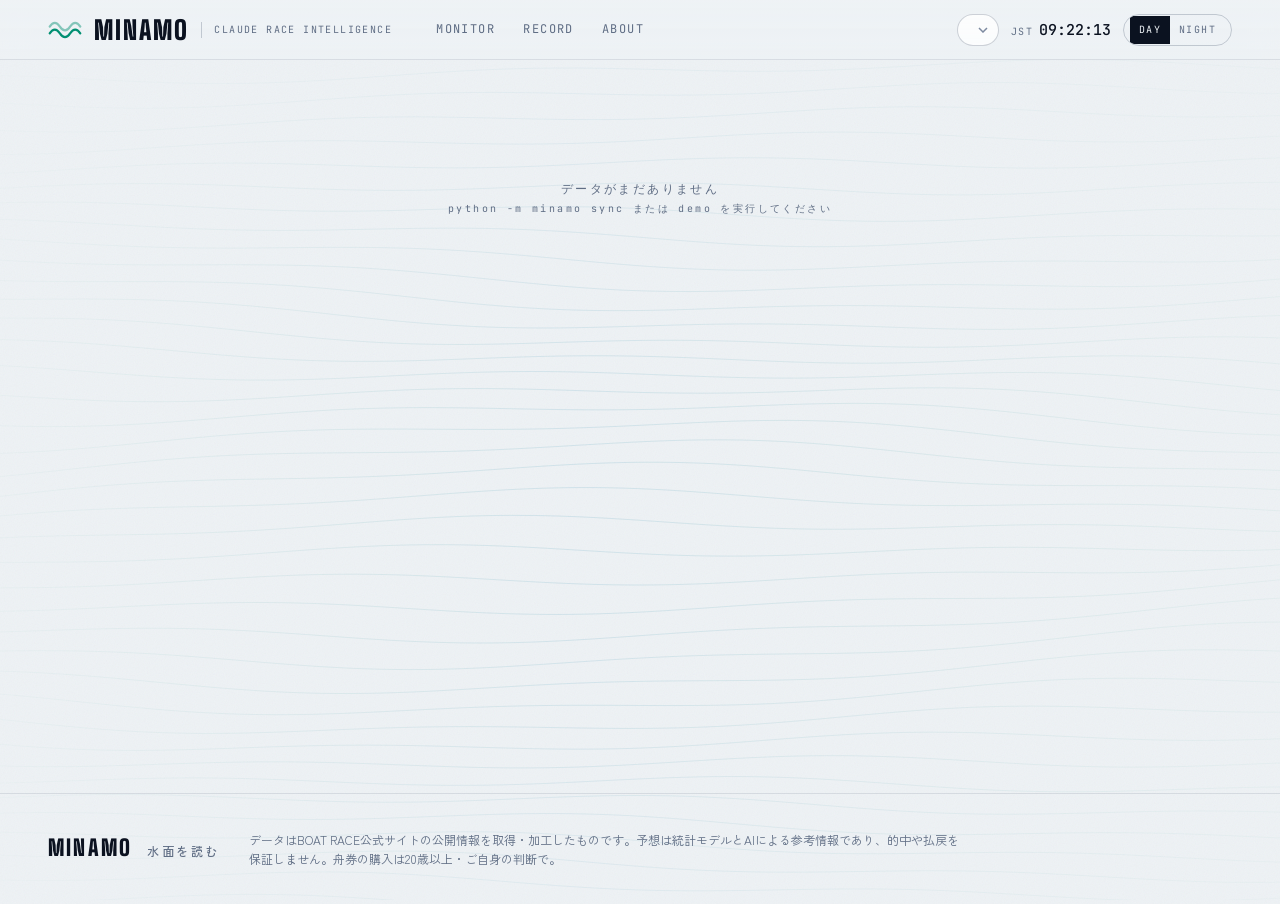
==== web/index.html @ 19134fb9 "MINAMO予想サイトを追加" ====
<!doctype html>
<html lang="ja">
<head>
<meta charset="utf-8">
<meta name="viewport" content="width=device-width, initial-scale=1, viewport-fit=cover">
<title>MINAMO — Claude Race Intelligence</title>
<meta name="description" content="全国24場のボートレースを公式データから取得し、統計モデルとClaudeが1レースずつ予想するリアルタイム予想モニター。">
<meta name="theme-color" content="#06080d">
<meta property="og:title" content="MINAMO — Claude Race Intelligence">
<meta property="og:description" content="水面を読む。全24場・全レースをClaudeが予想するリアルタイムモニター。">
<link rel="icon" href="data:image/svg+xml,%3Csvg xmlns='http://www.w3.org/2000/svg' viewBox='0 0 64 64'%3E%3Crect width='64' height='64' rx='14' fill='%2306080d'/%3E%3Cpath d='M10 38c6-8 12-8 18 0s12 8 18 0 8-6 8-6' fill='none' stroke='%237cf5d0' stroke-width='5' stroke-linecap='round'/%3E%3Cpath d='M10 26c6-8 12-8 18 0s12 8 18 0 8-6 8-6' fill='none' stroke='%237cf5d0' stroke-opacity='.45' stroke-width='5' stroke-linecap='round'/%3E%3C/svg%3E">
<link rel="preconnect" href="https://fonts.googleapis.com">
<link rel="preconnect" href="https://fonts.gstatic.com" crossorigin>
<link href="https://fonts.googleapis.com/css2?family=Big+Shoulders+Display:wght@500;700;800;900&family=JetBrains+Mono:wght@400;500;700&family=Shippori+Mincho:wght@500;700;800&family=Zen+Kaku+Gothic+New:wght@400;500;700;900&display=swap" rel="stylesheet">
<link rel="stylesheet" href="assets/style.css">
</head>
<body>
<a class="skip" href="#main">本文へ移動</a>
<canvas id="water" aria-hidden="true"></canvas>
<div class="grain" aria-hidden="true"></div>

<header class="topbar" id="top">
  <a class="brand" href="#/" aria-label="MINAMO ホーム">
    <svg class="brand-mark" viewBox="0 0 40 24" aria-hidden="true"><path d="M2 16c4-6 8-6 12 0s8 6 12 0 8-6 12 0"/><path d="M2 8c4-6 8-6 12 0s8 6 12 0 8-6 12 0"/></svg>
    <span class="brand-word">MINAMO</span>
    <span class="brand-sub">Claude Race Intelligence</span>
  </a>
  <nav class="nav" aria-label="メイン">
    <a href="#/" data-nav="home">Monitor</a>
    <a href="#/record" data-nav="record">Record</a>
    <a href="#/about" data-nav="about">About</a>
  </nav>
  <div class="topbar-right">
    <span class="demo-badge" id="demoBadge" hidden title="架空データで表示しています">DEMO DATA</span>
    <label class="date-select">
      <span class="sr">開催日</span>
      <select id="dateSelect"></select>
    </label>
    <div class="clock" aria-live="off"><span class="clock-label">JST</span><time id="clock">--:--:--</time></div>
    <button class="theme-toggle" id="themeToggle" type="button" aria-label="表示モード切替"><span class="tt-day">DAY</span><span class="tt-night">NIGHT</span></button>
  </div>
</header>

<main id="main" tabindex="-1"></main>

<footer class="footer">
  <div class="footer-inner">
    <p class="footer-brand">MINAMO <span>水面を読む</span></p>
    <p class="footer-note">データはBOAT RACE公式サイトの公開情報を取得・加工したものです。予想は統計モデルとAIによる参考情報であり、的中や払戻を保証しません。舟券の購入は20歳以上・ご自身の判断で。</p>
    <p class="footer-meta" id="footerMeta"></p>
  </div>
</footer>

<div class="toast" id="toast" role="status" aria-live="polite"></div>
<script type="module" src="assets/app.js"></script>
</body>
</html>
---- web/assets/style.css ----
/* =========================================================
   MINAMO — Claude Race Intelligence
   ========================================================= */

:root {
  --bg: #06080d;
  --bg-2: #0b1019;
  --panel: rgba(14, 20, 31, 0.72);
  --panel-solid: #0e141f;
  --panel-hi: rgba(24, 33, 50, 0.8);
  --line: rgba(190, 215, 255, 0.09);
  --line-2: rgba(190, 215, 255, 0.18);
  --text: #eaf0f7;
  --text-2: #b8c3d3;
  --muted: #7d8aa0;
  --accent: #7cf5d0;
  --accent-2: #3fd6ff;
  --accent-ink: #03211a;
  --hit: #ffc94d;
  --hit-ink: #2a1c00;
  --miss: #ff6b6b;
  --glow: 0 0 0 1px rgba(124, 245, 208, 0.35), 0 0 32px rgba(124, 245, 208, 0.18);
  --water-a: 124, 245, 208;
  --water-b: 63, 214, 255;
  --water-alpha: 0.13;

  --b1: #f4f6f8; --b1-ink: #0b0d10;
  --b2: #20242b; --b2-ink: #ffffff;
  --b3: #e8333a; --b3-ink: #ffffff;
  --b4: #2172e0; --b4-ink: #ffffff;
  --b5: #f6d21c; --b5-ink: #1b1700;
  --b6: #1ba35a; --b6-ink: #ffffff;

  --f-display: "Big Shoulders Display", "Zen Kaku Gothic New", system-ui, sans-serif;
  --f-sans: "Zen Kaku Gothic New", "Hiragino Sans", "Noto Sans JP", system-ui, sans-serif;
  --f-serif: "Shippori Mincho", "Hiragino Mincho ProN", "Yu Mincho", serif;
  --f-mono: "JetBrains Mono", ui-monospace, "SFMono-Regular", Menlo, monospace;

  --r-sm: 6px;
  --r: 12px;
  --r-lg: 20px;
  --gutter: clamp(16px, 4vw, 48px);
  --maxw: 1440px;
  --ease: cubic-bezier(0.2, 0.7, 0.1, 1);
  color-scheme: dark;
}

:root[data-theme="light"] {
  --bg: #eef2f5;
  --bg-2: #e3e9ee;
  --panel: rgba(255, 255, 255, 0.78);
  --panel-solid: #ffffff;
  --panel-hi: rgba(255, 255, 255, 0.95);
  --line: rgba(10, 30, 60, 0.1);
  --line-2: rgba(10, 30, 60, 0.2);
  --text: #0b1220;
  --text-2: #33415a;
  --muted: #5f6d84;
  --accent: #008f72;
  --accent-2: #0077b8;
  --accent-ink: #ffffff;
  --hit: #c98a00;
  --hit-ink: #ffffff;
  --miss: #d63b3b;
  --glow: 0 0 0 1px rgba(0, 143, 114, 0.35), 0 8px 30px rgba(0, 143, 114, 0.14);
  --water-a: 0, 120, 160;
  --water-b: 0, 143, 114;
  --water-alpha: 0.12;
  --b1: #ffffff; --b2: #1b1f26;
  color-scheme: light;
}

@media (prefers-color-scheme: light) {
  :root:not([data-theme="dark"]) {
    --bg: #eef2f5;
    --bg-2: #e3e9ee;
    --panel: rgba(255, 255, 255, 0.78);
    --panel-solid: #ffffff;
    --panel-hi: rgba(255, 255, 255, 0.95);
    --line: rgba(10, 30, 60, 0.1);
    --line-2: rgba(10, 30, 60, 0.2);
    --text: #0b1220;
    --text-2: #33415a;
    --muted: #5f6d84;
    --accent: #008f72;
    --accent-2: #0077b8;
    --accent-ink: #ffffff;
    --hit: #c98a00;
    --hit-ink: #ffffff;
    --miss: #d63b3b;
    --glow: 0 0 0 1px rgba(0, 143, 114, 0.35), 0 8px 30px rgba(0, 143, 114, 0.14);
    --water-a: 0, 120, 160;
    --water-b: 0, 143, 114;
    --water-alpha: 0.12;
    --b1: #ffffff; --b2: #1b1f26;
    color-scheme: light;
  }
}

*, *::before, *::after { box-sizing: border-box; }
html { -webkit-text-size-adjust: 100%; scroll-behavior: smooth; }
body {
  margin: 0;
  word-break: auto-phrase;
  min-height: 100vh;
  background: var(--bg);
  color: var(--text);
  font-family: var(--f-sans);
  font-size: 15px;
  line-height: 1.6;
  font-feature-settings: "palt";
  -webkit-font-smoothing: antialiased;
  overflow-x: hidden;
}
a { color: inherit; text-decoration: none; }
button { font: inherit; color: inherit; background: none; border: 0; cursor: pointer; }
img, svg { display: block; }
.sr { position: absolute; width: 1px; height: 1px; overflow: hidden; clip: rect(0 0 0 0); white-space: nowrap; }
.skip { position: absolute; left: 8px; top: -60px; z-index: 100; background: var(--accent); color: var(--accent-ink); padding: 8px 14px; border-radius: 8px; }
.skip:focus { top: 8px; }
:focus-visible { outline: 2px solid var(--accent); outline-offset: 3px; border-radius: 4px; }
::selection { background: var(--accent); color: var(--accent-ink); }

#water { position: fixed; inset: 0; width: 100%; height: 100%; z-index: 0; pointer-events: none; }
.grain {
  position: fixed; inset: -50%; z-index: 1; pointer-events: none; opacity: 0.05;
  background-image: url("data:image/svg+xml,%3Csvg xmlns='http://www.w3.org/2000/svg' width='160' height='160'%3E%3Cfilter id='n'%3E%3CfeTurbulence type='fractalNoise' baseFrequency='.9' numOctaves='2' stitchTiles='stitch'/%3E%3C/filter%3E%3Crect width='100%25' height='100%25' filter='url(%23n)'/%3E%3C/svg%3E");
}
:root[data-theme="light"] .grain { opacity: 0.035; }

/* ---------------------------------------------------- topbar */
.topbar {
  position: sticky; top: env(safe-area-inset-top, 0px); z-index: 30;
  display: flex; align-items: center; gap: 24px;
  padding: 12px var(--gutter);
  padding-top: max(12px, env(safe-area-inset-top));
  background: linear-gradient(to bottom, color-mix(in srgb, var(--bg) 92%, transparent), color-mix(in srgb, var(--bg) 70%, transparent));
  backdrop-filter: blur(14px) saturate(1.3);
  -webkit-backdrop-filter: blur(14px) saturate(1.3);
  border-bottom: 1px solid var(--line);
}
.brand { display: flex; align-items: center; gap: 12px; }
.brand-mark { width: 34px; height: 22px; fill: none; stroke: var(--accent); stroke-width: 2.6; stroke-linecap: round; }
.brand-mark path:last-child { opacity: 0.45; }
.brand-word { font-family: var(--f-display); font-weight: 900; font-size: 26px; letter-spacing: 0.08em; line-height: 1; }
.brand-sub { font-family: var(--f-mono); font-size: 10px; letter-spacing: 0.14em; text-transform: uppercase; color: var(--muted); border-left: 1px solid var(--line-2); padding-left: 12px; }
.nav { display: flex; gap: 4px; margin-left: 8px; }
.nav a {
  font-family: var(--f-mono); font-size: 12px; letter-spacing: 0.12em; text-transform: uppercase;
  padding: 8px 12px; border-radius: 999px; color: var(--muted); transition: color .2s, background .2s;
}
.nav a:hover { color: var(--text); }
.nav a[aria-current="page"] { color: var(--text); background: var(--panel-hi); box-shadow: inset 0 0 0 1px var(--line-2); }
.topbar-right { margin-left: auto; display: flex; align-items: center; gap: 12px; }
.demo-badge {
  font-family: var(--f-mono); font-size: 10px; letter-spacing: 0.16em; padding: 5px 9px; border-radius: 999px;
  color: var(--hit); border: 1px dashed color-mix(in srgb, var(--hit) 60%, transparent); white-space: nowrap;
}
.date-select select {
  appearance: none; -webkit-appearance: none;
  font-family: var(--f-mono); font-size: 12px; color: var(--text);
  background: var(--panel) url("data:image/svg+xml,%3Csvg xmlns='http://www.w3.org/2000/svg' width='10' height='6'%3E%3Cpath d='M1 1l4 4 4-4' fill='none' stroke='%237d8aa0' stroke-width='1.5'/%3E%3C/svg%3E") no-repeat right 10px center;
  border: 1px solid var(--line-2); border-radius: 999px; padding: 7px 28px 7px 12px; cursor: pointer;
}
.clock { display: flex; align-items: baseline; gap: 6px; font-family: var(--f-mono); }
.clock-label { font-size: 10px; color: var(--muted); letter-spacing: 0.12em; }
.clock time { font-size: 15px; font-weight: 500; font-variant-numeric: tabular-nums; }
.theme-toggle {
  display: flex; font-family: var(--f-mono); font-size: 10px; letter-spacing: 0.14em;
  border: 1px solid var(--line-2); border-radius: 999px; overflow: hidden;
}
.theme-toggle span { padding: 6px 9px; color: var(--muted); transition: background .25s, color .25s; }
:root:not([data-theme="light"]) .tt-night,
:root[data-theme="light"] .tt-day { background: var(--text); color: var(--bg); }
@media (prefers-color-scheme: light) {
  :root:not([data-theme]) .tt-night { background: none; color: var(--muted); }
  :root:not([data-theme]) .tt-day { background: var(--text); color: var(--bg); }
}

main { position: relative; z-index: 2; min-height: 70vh; outline: none; }
#main:focus, #main:focus-visible { outline: none; }
.wrap { max-width: var(--maxw); margin: 0 auto; padding: 0 var(--gutter); }

/* ---------------------------------------------------- shared atoms */
.eyebrow {
  display: inline-flex; align-items: center; gap: 10px;
  font-family: var(--f-mono); font-size: 11px; letter-spacing: 0.18em; text-transform: uppercase; color: var(--muted);
}
.eyebrow::before { content: ""; width: 18px; height: 1px; background: currentColor; }
.live-dot { width: 7px; height: 7px; border-radius: 50%; background: var(--accent); box-shadow: 0 0 0 0 rgba(var(--water-a), .6); animation: pulse 1.8s infinite; }
@keyframes pulse { 0% { box-shadow: 0 0 0 0 rgba(var(--water-a), .55); } 70% { box-shadow: 0 0 0 10px rgba(var(--water-a), 0); } 100% { box-shadow: 0 0 0 0 rgba(var(--water-a), 0); } }

.boat {
  --c: var(--b1); --ink: var(--b1-ink);
  display: inline-grid; place-items: center; flex: none;
  width: 26px; height: 26px; border-radius: 6px;
  background: var(--c); color: var(--ink);
  font-family: var(--f-display); font-weight: 900; font-size: 17px; line-height: 1;
  box-shadow: inset 0 0 0 1px rgba(255,255,255,.12);
}
.boat.sm { width: 20px; height: 20px; font-size: 13px; border-radius: 5px; }
.boat.lg { width: 44px; height: 44px; font-size: 28px; border-radius: 10px; }
.boat[data-b="1"] { --c: var(--b1); --ink: var(--b1-ink); box-shadow: inset 0 0 0 1px rgba(0,0,0,.18); }
:root[data-theme="light"] .boat[data-b="1"], :root[data-theme="light"] .ribbon-seg[data-b="1"], :root[data-theme="light"] .winbar[data-b="1"] .fill { box-shadow: inset 0 0 0 1.5px rgba(10,30,60,.35); }
@media (prefers-color-scheme: light) { :root:not([data-theme="dark"]) .boat[data-b="1"], :root:not([data-theme="dark"]) .ribbon-seg[data-b="1"], :root:not([data-theme="dark"]) .winbar[data-b="1"] .fill { box-shadow: inset 0 0 0 1.5px rgba(10,30,60,.35); } }
.boat[data-b="2"] { --c: var(--b2); --ink: var(--b2-ink); box-shadow: inset 0 0 0 1px rgba(255,255,255,.28); }
.boat[data-b="3"] { --c: var(--b3); --ink: var(--b3-ink); }
.boat[data-b="4"] { --c: var(--b4); --ink: var(--b4-ink); }
.boat[data-b="5"] { --c: var(--b5); --ink: var(--b5-ink); }
.boat[data-b="6"] { --c: var(--b6); --ink: var(--b6-ink); }

.combo { display: inline-flex; align-items: center; gap: 3px; }
.combo i { width: 7px; height: 1px; background: var(--muted); display: inline-block; }

.chip {
  display: inline-flex; align-items: center; gap: 6px;
  font-family: var(--f-mono); font-size: 11px; letter-spacing: 0.06em;
  padding: 4px 9px; border-radius: 999px; border: 1px solid var(--line-2); color: var(--text-2);
  white-space: nowrap;
}
.chip.grade-SG { color: #ffd76a; border-color: rgba(255, 215, 106, .55); }
.chip.grade-G1 { color: #ff9f7a; border-color: rgba(255, 159, 122, .5); }
.chip.grade-G2 { color: #b9a6ff; border-color: rgba(185, 166, 255, .5); }
.chip.grade-G3 { color: #7fd0ff; border-color: rgba(127, 208, 255, .5); }
:root[data-theme="light"] .chip.grade-SG { color: #9a6a00; }
:root[data-theme="light"] .chip.grade-G1 { color: #b8431a; }
:root[data-theme="light"] .chip.grade-G2 { color: #5a3fc0; }
:root[data-theme="light"] .chip.grade-G3 { color: #0a6ea8; }
@media (prefers-color-scheme: light) {
  :root:not([data-theme="dark"]) .chip.grade-SG { color: #9a6a00; }
  :root:not([data-theme="dark"]) .chip.grade-G1 { color: #b8431a; }
  :root:not([data-theme="dark"]) .chip.grade-G2 { color: #5a3fc0; }
  :root:not([data-theme="dark"]) .chip.grade-G3 { color: #0a6ea8; }
}
.chip.src-claude { color: var(--accent); border-color: color-mix(in srgb, var(--accent) 50%, transparent); }
.chip.nighter { color: #c8b4ff; border-color: rgba(200,180,255,.4); }

.btn {
  display: inline-flex; align-items: center; gap: 10px;
  font-family: var(--f-mono); font-size: 12px; letter-spacing: 0.14em; text-transform: uppercase;
  padding: 13px 20px; border-radius: 999px; background: var(--accent); color: var(--accent-ink); font-weight: 700;
  transition: transform .25s var(--ease), box-shadow .25s;
}
.btn:hover { transform: translateY(-2px); box-shadow: 0 10px 30px rgba(var(--water-a), .28); }
.btn svg { width: 16px; height: 16px; transition: transform .25s var(--ease); }
.btn:hover svg { transform: translateX(3px); }
.btn.ghost { background: transparent; color: var(--text); box-shadow: inset 0 0 0 1px var(--line-2); }

.panel {
  background: var(--panel); border: 1px solid var(--line); border-radius: var(--r-lg);
  backdrop-filter: blur(10px); -webkit-backdrop-filter: blur(10px);
}
.section { padding-top: clamp(40px, 6vw, 80px); }
.section-head { display: flex; align-items: end; justify-content: space-between; gap: 24px; margin-bottom: 22px; flex-wrap: wrap; }
.section-title { font-family: var(--f-display); font-weight: 800; font-size: clamp(34px, 4.4vw, 60px); line-height: .9; letter-spacing: 0.01em; margin: 10px 0 0; text-transform: uppercase; }
.section-title small { display: block; font-family: var(--f-sans); font-size: 13px; font-weight: 500; letter-spacing: .1em; color: var(--muted); margin-top: 10px; text-transform: none; }

.num { font-family: var(--f-mono); font-variant-numeric: tabular-nums; }
.muted { color: var(--muted); }

/* reveal on load */
.rv { opacity: 0; transform: translateY(18px); animation: rv .9s var(--ease) forwards; animation-delay: calc(var(--i, 0) * 70ms); }
@keyframes rv { to { opacity: 1; transform: none; } }

/* ---------------------------------------------------- hero */
.hero { padding-top: clamp(28px, 5vw, 64px); }
.hero-grid { display: grid; grid-template-columns: minmax(0, 1.45fr) minmax(0, 1fr); gap: clamp(20px, 3vw, 40px); align-items: stretch; }
.hero-main { position: relative; padding: clamp(22px, 3vw, 40px); overflow: hidden; }
.hero-main::after {
  content: ""; position: absolute; inset: auto -20% -60% 30%; height: 120%;
  background: radial-gradient(closest-side, rgba(var(--water-a), .14), transparent 70%); pointer-events: none;
}
.hero-top { display: flex; align-items: center; gap: 10px; flex-wrap: wrap; }
.hero-venue { display: flex; align-items: baseline; gap: clamp(12px, 2vw, 24px); margin: clamp(14px, 2vw, 22px) 0 6px; flex-wrap: wrap; }
.hero-venue .jp { font-family: var(--f-sans); font-weight: 900; font-size: clamp(64px, 9.5vw, 148px); line-height: .9; letter-spacing: -0.02em; }
.hero-venue .rno { font-family: var(--f-display); font-weight: 900; font-size: clamp(64px, 9.5vw, 148px); line-height: .8; color: var(--accent); }
.hero-venue .rno small { font-size: .42em; margin-left: 2px; }
.hero-roman {
  font-family: var(--f-display); font-weight: 800; font-size: clamp(18px, 2vw, 26px); letter-spacing: .32em; color: transparent;
  -webkit-text-stroke: 1px var(--text-2);
}
.hero-headline { font-family: var(--f-serif); font-weight: 700; font-size: clamp(22px, 2.6vw, 36px); line-height: 1.35; margin: clamp(18px, 2.4vw, 28px) 0 0; max-width: 22em; text-wrap: balance; }
.hero-headline::before { content: "“"; color: var(--accent); margin-right: .1em; }
.hero-headline::after { content: "”"; color: var(--accent); margin-left: .05em; }
.hero-meta { display: flex; gap: 18px; flex-wrap: wrap; margin-top: 16px; color: var(--muted); font-size: 13px; }

.ribbon { margin-top: clamp(22px, 3vw, 34px); }
.ribbon-bar { display: flex; height: 54px; border-radius: 12px; overflow: hidden; gap: 2px; }
.ribbon-seg {
  position: relative; min-width: 30px; display: flex; align-items: center; justify-content: space-between; padding: 0 10px;
  background: var(--c); color: var(--ink); flex-basis: 0;
  transition: flex-grow 1.2s var(--ease);
}
.ribbon-seg .boatno { font-family: var(--f-display); font-weight: 900; font-size: 26px; }
.ribbon-seg .pct { font-family: var(--f-mono); font-size: 12px; font-weight: 700; }
.ribbon-seg[data-b="2"] { box-shadow: inset 0 0 0 1px rgba(255,255,255,.25); }
.ribbon-legend { display: flex; justify-content: space-between; margin-top: 8px; font-family: var(--f-mono); font-size: 10px; letter-spacing: .14em; color: var(--muted); text-transform: uppercase; }

.hero-side { display: grid; grid-template-rows: auto 1fr; gap: clamp(20px, 3vw, 40px); }
.countdown-card { padding: clamp(22px, 3vw, 34px); position: relative; overflow: hidden; }
.countdown-label { display: flex; justify-content: space-between; align-items: center; }
.countdown {
  font-family: var(--f-display); font-weight: 800; font-size: clamp(76px, 10vw, 150px); line-height: .85; letter-spacing: 0.01em;
  font-variant-numeric: tabular-nums; margin: 18px 0 10px;
}
.countdown.imminent { color: var(--miss); }
.countdown .sep { opacity: .5; animation: blink 1s steps(1) infinite; }
@keyframes blink { 50% { opacity: .1; } }
.countdown-sub { display: flex; gap: 16px; font-family: var(--f-mono); font-size: 12px; color: var(--muted); }
.countdown-sub b { color: var(--text); font-weight: 500; }
.progress { height: 3px; background: var(--line); border-radius: 3px; margin-top: 18px; overflow: hidden; }
.progress > i { display: block; height: 100%; background: linear-gradient(90deg, var(--accent-2), var(--accent)); transform-origin: left; }

.confidence-card { padding: clamp(22px, 3vw, 34px); display: flex; gap: 22px; align-items: center; }
.ring { position: relative; width: 132px; height: 132px; flex: none; }
.ring svg { width: 100%; height: 100%; transform: rotate(-90deg); }
.ring .track { stroke: var(--line-2); }
.ring .val { stroke: url(#ringGrad); stroke-linecap: round; transition: stroke-dashoffset 1.4s var(--ease); }
.ring-center { position: absolute; inset: 0; display: grid; place-items: center; text-align: center; }
.ring-center b { font-family: var(--f-display); font-weight: 800; font-size: 46px; line-height: .9; display: block; }
.ring-center span { font-family: var(--f-mono); font-size: 9px; letter-spacing: .18em; color: var(--muted); }
.tier { font-family: var(--f-sans); font-weight: 900; font-size: 30px; line-height: 1.1; }
.tier-note { color: var(--muted); font-size: 13px; margin-top: 6px; }
.picks-inline { display: flex; flex-wrap: wrap; gap: 6px; margin-top: 14px; }

/* ---------------------------------------------------- upcoming strip */
.strip { display: grid; grid-auto-flow: column; grid-auto-columns: minmax(230px, 1fr); gap: 14px; overflow-x: auto; scroll-snap-type: x mandatory; padding-bottom: 8px; scrollbar-width: thin; }
.strip::-webkit-scrollbar { height: 6px; }
.strip::-webkit-scrollbar-thumb { background: var(--line-2); border-radius: 6px; }
.up-card {
  scroll-snap-align: start; padding: 18px; border-radius: var(--r); position: relative; overflow: hidden;
  background: var(--panel); border: 1px solid var(--line); transition: transform .3s var(--ease), border-color .3s, background .3s;
}
.up-card:hover { transform: translateY(-3px); border-color: var(--line-2); background: var(--panel-hi); }
.up-card .top { display: flex; justify-content: space-between; align-items: baseline; }
.up-card .v { font-weight: 900; font-size: 22px; letter-spacing: -.01em; }
.up-card .v small { font-family: var(--f-display); font-size: 22px; color: var(--accent); margin-left: 6px; }
.up-card .cd { font-family: var(--f-mono); font-size: 18px; font-variant-numeric: tabular-nums; }
.up-card .cd.imminent { color: var(--miss); }
.up-card .hl { font-family: var(--f-serif); font-size: 14.5px; font-weight: 700; line-height: 1.45; margin: 10px 0 14px; min-height: 2.9em; display: -webkit-box; -webkit-line-clamp: 2; -webkit-box-orient: vertical; overflow: hidden; }
.up-card .bars { display: flex; height: 6px; gap: 2px; border-radius: 3px; overflow: hidden; }
.up-card .bars i { background: var(--c); display: block; }
.up-card .foot { display: flex; justify-content: space-between; align-items: center; margin-top: 12px; }

/* ---------------------------------------------------- monitor */
.kpis { display: flex; gap: 10px; flex-wrap: wrap; }
.kpi { padding: 10px 16px; border-radius: 12px; background: var(--panel); border: 1px solid var(--line); min-width: 110px; }
.kpi b { display: block; font-family: var(--f-display); font-size: 30px; font-weight: 800; line-height: 1; }
.kpi span { font-family: var(--f-mono); font-size: 10px; letter-spacing: .14em; color: var(--muted); text-transform: uppercase; }
.kpi.hit b { color: var(--hit); }

.filters { display: flex; gap: 6px; flex-wrap: wrap; margin-bottom: 14px; }
.filter { font-family: var(--f-mono); font-size: 11px; letter-spacing: .1em; padding: 7px 12px; border-radius: 999px; border: 1px solid var(--line-2); color: var(--muted); transition: all .2s; }
.filter:hover { color: var(--text); }
.filter[aria-pressed="true"] { background: var(--text); color: var(--bg); border-color: var(--text); }

.monitor { border-radius: var(--r-lg); border: 1px solid var(--line); background: var(--panel); overflow: hidden; backdrop-filter: blur(10px); -webkit-backdrop-filter: blur(10px); }
.mon-head, .mon-row { display: grid; grid-template-columns: 196px repeat(12, minmax(0, 1fr)); }
.mon-head { font-family: var(--f-mono); font-size: 10px; letter-spacing: .14em; color: var(--muted); border-bottom: 1px solid var(--line); position: sticky; top: 0; }
.mon-head > div { padding: 10px 8px; text-align: center; }
.mon-head > div:first-child { text-align: left; padding-left: 18px; }
.mon-row { border-bottom: 1px solid var(--line); transition: background .25s; }
.mon-row:last-child { border-bottom: 0; }
.mon-row:hover { background: rgba(var(--water-a), .025); }
.mon-venue { padding: 12px 12px 12px 18px; display: flex; flex-direction: column; justify-content: center; gap: 4px; border-right: 1px solid var(--line); min-width: 0; }
.mon-venue .name { display: flex; align-items: baseline; gap: 8px; }
.mon-venue .name b { font-size: 19px; font-weight: 900; letter-spacing: -.01em; white-space: nowrap; }
.mon-venue .name span { font-family: var(--f-display); font-size: 12px; letter-spacing: .18em; color: var(--muted); }
.mon-venue .title { font-size: 11px; color: var(--muted); white-space: nowrap; overflow: hidden; text-overflow: ellipsis; }
.mon-venue .tags { display: flex; gap: 4px; }
.mon-venue .tags .chip { padding: 1px 6px; font-size: 9.5px; }

.cell {
  position: relative; display: flex; flex-direction: column; justify-content: space-between; gap: 6px;
  padding: 9px 7px 8px; min-height: 84px; border-left: 1px solid var(--line); transition: background .2s, box-shadow .2s;
  font-family: var(--f-mono); font-size: 11px; overflow: hidden;
}
.cell:first-of-type { border-left: 0; }
.cell:hover { background: var(--panel-hi); }
.cell .t { display: flex; justify-content: space-between; color: var(--muted); font-size: 10.5px; }
.cell .t b { color: var(--text-2); font-weight: 500; }
.cell .mid { display: flex; align-items: center; gap: 6px; }
.cell .pick { font-size: 11.5px; color: var(--text); letter-spacing: .02em; }
.cell .cbar { height: 3px; background: var(--line); border-radius: 2px; overflow: hidden; }
.cell .cbar i { display: block; height: 100%; background: var(--accent); opacity: .8; }
.cell.upcoming { opacity: .78; }
.cell.soon { background: rgba(var(--water-a), .05); }
.cell.soon .t b { color: var(--accent); }
.cell.imminent { background: rgba(255, 107, 107, .08); }
.cell.imminent .t b { color: var(--miss); }
.cell.next { box-shadow: inset 0 0 0 1px rgba(var(--water-a), .55); }
.cell.next::before { content: ""; position: absolute; top: 0; left: 0; right: 0; height: 2px; background: var(--accent); }
.cell.closed .t b { color: var(--muted); }
.cell.closed .mid { opacity: .6; }
.cell.finished .res { font-size: 12px; color: var(--text); letter-spacing: .02em; }
.cell.finished .pay { font-size: 10.5px; color: var(--muted); }
.cell.finished.miss { opacity: .62; }
.cell.hit { background: linear-gradient(160deg, rgba(255, 201, 77, .16), rgba(255, 201, 77, .03)); box-shadow: inset 0 0 0 1px rgba(255, 201, 77, .5); }
.cell.hit .pay { color: var(--hit); font-weight: 700; }
.cell .stamp { position: absolute; right: 5px; bottom: 6px; font-size: 9px; letter-spacing: .12em; font-weight: 700; color: var(--hit-ink); background: var(--hit); padding: 1px 5px; border-radius: 3px; }
.cell.empty { opacity: .25; }
.mon-empty { padding: 60px 20px; text-align: center; color: var(--muted); }

/* ---------------------------------------------------- race detail */
.back { display: inline-flex; align-items: center; gap: 8px; font-family: var(--f-mono); font-size: 11px; letter-spacing: .14em; color: var(--muted); text-transform: uppercase; margin-top: 26px; }
.back:hover { color: var(--text); }
.back svg { width: 14px; height: 14px; }

.race-hero { display: grid; grid-template-columns: minmax(0, 1fr) auto; gap: 24px; align-items: end; padding: 18px 0 26px; border-bottom: 1px solid var(--line); }
.race-title { display: flex; align-items: baseline; gap: clamp(10px, 2vw, 22px); flex-wrap: wrap; }
.race-title .jp { font-weight: 900; font-size: clamp(54px, 8vw, 120px); line-height: .9; letter-spacing: -.02em; }
.race-title .rno { font-family: var(--f-display); font-weight: 900; font-size: clamp(54px, 8vw, 120px); line-height: .85; color: var(--accent); }
.race-title .rno small { font-size: .42em; }
.race-title .roman { font-family: var(--f-display); font-weight: 800; letter-spacing: .3em; font-size: clamp(14px, 1.6vw, 20px); color: transparent; -webkit-text-stroke: 1px var(--text-2); }
.race-sub { display: flex; gap: 8px; flex-wrap: wrap; margin-top: 16px; align-items: center; }
.race-sub .t { color: var(--text-2); font-size: 14px; margin-right: 8px; }
.race-clock { text-align: right; }
.race-clock .cd { font-family: var(--f-display); font-weight: 800; font-size: clamp(56px, 7vw, 96px); line-height: .85; font-variant-numeric: tabular-nums; }
.race-clock .cd.imminent { color: var(--miss); }
.race-clock .cd.done { color: var(--muted); font-size: clamp(36px, 4vw, 56px); }
.race-clock .lbl { font-family: var(--f-mono); font-size: 11px; letter-spacing: .14em; color: var(--muted); text-transform: uppercase; margin-top: 8px; }

.weather { display: flex; gap: 8px; flex-wrap: wrap; margin-top: 18px; }
.wx { display: flex; align-items: center; gap: 8px; padding: 7px 12px; border-radius: 10px; background: var(--panel); border: 1px solid var(--line); font-family: var(--f-mono); font-size: 12px; }
.wx span { color: var(--muted); font-size: 10px; letter-spacing: .1em; }
.wx svg { width: 16px; height: 16px; stroke: var(--accent); fill: none; stroke-width: 2; }

.result-band {
  margin-top: 26px; padding: 22px clamp(18px, 3vw, 30px); display: grid; grid-template-columns: auto 1fr auto; gap: 28px; align-items: center;
  border-radius: var(--r-lg); border: 1px solid var(--line-2); background: var(--panel); position: relative; overflow: hidden;
}
.result-band.hit { border-color: rgba(255, 201, 77, .6); background: linear-gradient(120deg, rgba(255, 201, 77, .16), var(--panel) 60%); }
.result-band .lbl { font-family: var(--f-mono); font-size: 10px; letter-spacing: .18em; color: var(--muted); text-transform: uppercase; }
.result-order { display: flex; gap: 6px; align-items: center; margin-top: 6px; }
.result-pay { font-family: var(--f-display); font-weight: 800; font-size: 44px; line-height: 1; }
.hit-stamp {
  font-family: var(--f-display); font-weight: 900; font-size: 44px; letter-spacing: .06em; color: var(--hit);
  border: 3px solid var(--hit); padding: 4px 16px 2px; border-radius: 10px; transform: rotate(-6deg);
  animation: stamp .7s cubic-bezier(.2, 1.6, .4, 1) both .3s;
}
.miss-stamp { font-family: var(--f-display); font-weight: 800; font-size: 26px; letter-spacing: .1em; color: var(--muted); border: 2px solid var(--line-2); padding: 4px 14px; border-radius: 10px; }
@keyframes stamp { from { transform: rotate(-6deg) scale(2.2); opacity: 0; } to { transform: rotate(-6deg) scale(1); opacity: 1; } }

.verdict-grid { display: grid; grid-template-columns: minmax(0, 1.6fr) minmax(0, 1fr); gap: clamp(18px, 2.4vw, 30px); margin-top: 30px; }
.verdict { padding: clamp(24px, 3.4vw, 44px); position: relative; overflow: hidden; }
.verdict .who { display: flex; align-items: center; justify-content: space-between; gap: 10px; flex-wrap: wrap; }
.verdict h2 { font-family: var(--f-serif); font-weight: 800; font-size: clamp(26px, 3.2vw, 44px); line-height: 1.3; margin: 22px 0 18px; text-wrap: balance; letter-spacing: .01em; }
.verdict p.body { font-size: clamp(15px, 1.15vw, 17px); line-height: 2; color: var(--text-2); margin: 0; max-width: 40em; }
.marks { display: flex; gap: 18px; margin-top: 26px; flex-wrap: wrap; }
.mark { display: flex; align-items: center; gap: 10px; }
.mark .sym { font-family: var(--f-serif); font-weight: 800; font-size: 26px; width: 34px; height: 34px; display: grid; place-items: center; border-radius: 50%; border: 1px solid var(--line-2); }
.mark .nm { font-weight: 700; font-size: 14px; }
.mark .nm small { display: block; font-family: var(--f-mono); font-size: 10px; color: var(--muted); letter-spacing: .1em; font-weight: 400; }
.points { list-style: none; margin: 26px 0 0; padding: 0; display: grid; gap: 10px; }
.points li { display: grid; grid-template-columns: 28px 1fr; gap: 8px; font-size: 14px; color: var(--text-2); }
.points li::before { content: counter(p, decimal-leading-zero); counter-increment: p; font-family: var(--f-mono); font-size: 11px; color: var(--accent); padding-top: 3px; }
.points { counter-reset: p; }
.risk { margin-top: 20px; font-size: 12.5px; color: var(--muted); border-top: 1px dashed var(--line-2); padding-top: 14px; }

.side-stack { display: grid; gap: clamp(18px, 2.4vw, 30px); align-content: start; }
.scenario { padding: 24px; }
.scen-row { display: grid; grid-template-columns: 76px 1fr 44px; gap: 10px; align-items: center; margin-top: 10px; font-size: 13px; }
.scen-row .bar { height: 8px; border-radius: 4px; background: var(--line); overflow: hidden; }
.scen-row .bar i { display: block; height: 100%; background: linear-gradient(90deg, var(--accent-2), var(--accent)); transform-origin: left; animation: grow 1.2s var(--ease) both; }
.scen-row .num { text-align: right; font-size: 12px; }
@keyframes grow { from { transform: scaleX(0); } }

/* first-turn simulation */
.sim { margin-top: clamp(18px, 2.4vw, 30px); padding: 0; overflow: hidden; }
.sim-head { display: flex; justify-content: space-between; align-items: center; padding: 18px 22px 0; gap: 12px; flex-wrap: wrap; }
.sim-canvas { width: 100%; aspect-ratio: 16 / 6.2; display: block; }
.sim-foot { display: flex; justify-content: space-between; padding: 0 22px 18px; font-family: var(--f-mono); font-size: 11px; color: var(--muted); gap: 12px; flex-wrap: wrap; }
.sim-legend { display: flex; gap: 12px; flex-wrap: wrap; }
.replay { font-family: var(--f-mono); font-size: 11px; letter-spacing: .14em; text-transform: uppercase; padding: 8px 14px; border-radius: 999px; border: 1px solid var(--line-2); display: inline-flex; gap: 8px; align-items: center; }
.replay:hover { background: var(--panel-hi); }
.replay svg { width: 12px; height: 12px; }

/* probability board */
.board { margin-top: clamp(18px, 2.4vw, 30px); padding: 8px 0; }
.board-head, .board-row { display: grid; grid-template-columns: 64px minmax(160px, 1.3fr) minmax(200px, 2fr) 70px 70px minmax(150px, 1.2fr); gap: 16px; align-items: center; padding: 0 22px; }
.board-head { font-family: var(--f-mono); font-size: 10px; letter-spacing: .14em; color: var(--muted); text-transform: uppercase; padding-top: 12px; padding-bottom: 12px; border-bottom: 1px solid var(--line); }
.board-row { padding-top: 14px; padding-bottom: 14px; border-bottom: 1px solid var(--line); }
.board-row:last-child { border-bottom: 0; }
.board-row.top { background: linear-gradient(90deg, rgba(var(--water-a), .08), transparent 60%); }
.racer b { font-size: 16px; font-weight: 700; display: block; line-height: 1.3; }
.racer small { font-family: var(--f-mono); font-size: 11px; color: var(--muted); }
.racer .g { font-family: var(--f-mono); font-size: 10px; padding: 1px 5px; border-radius: 4px; margin-left: 6px; border: 1px solid var(--line-2); color: var(--text-2); vertical-align: 2px; }
.racer .g.A1 { color: var(--hit); border-color: color-mix(in srgb, var(--hit) 55%, transparent); }
.winbar { display: flex; align-items: center; gap: 12px; }
.winbar .track { flex: 1; height: 26px; border-radius: 6px; background: var(--line); overflow: hidden; position: relative; }
.winbar .fill { position: absolute; inset: 0 auto 0 0; background: var(--c); border-radius: 6px; transform-origin: left; animation: grow 1.3s var(--ease) both; }
.winbar[data-b="2"] .fill { box-shadow: inset 0 0 0 1px rgba(255,255,255,.3); }
.winbar .v { font-family: var(--f-display); font-weight: 800; font-size: 28px; min-width: 64px; text-align: right; line-height: 1; }
.winbar .v small { font-size: 14px; margin-left: 1px; color: var(--muted); }
.board .num { font-size: 13px; text-align: right; }
.factors { display: flex; align-items: center; gap: 3px; height: 26px; }
.factor { width: 10px; position: relative; height: 26px; }
.factor::before { content: ""; position: absolute; left: 0; right: 0; top: 50%; height: 1px; background: var(--line-2); }
.factor i { position: absolute; left: 1px; right: 1px; border-radius: 2px; }
.factor i.pos { bottom: 50%; background: var(--accent); }
.factor i.neg { top: 50%; background: var(--miss); opacity: .8; }
.factor-legend { display: flex; flex-wrap: wrap; gap: 4px 12px; padding: 12px 22px 6px; font-family: var(--f-mono); font-size: 10px; color: var(--muted); }

/* tickets */
.tickets { display: grid; grid-template-columns: repeat(auto-fill, minmax(210px, 1fr)); gap: 14px; }
.ticket {
  position: relative; padding: 18px 18px 16px; border-radius: 14px; background: var(--panel); border: 1px solid var(--line);
  overflow: hidden; transition: transform .3s var(--ease), border-color .3s;
}
.ticket:hover { transform: translateY(-3px); border-color: var(--line-2); }
.ticket::before, .ticket::after { content: ""; position: absolute; top: 58%; width: 16px; height: 16px; border-radius: 50%; background: var(--bg); border: 1px solid var(--line); }
.ticket::before { left: -9px; }
.ticket::after { right: -9px; }
.ticket .kind { display: flex; justify-content: space-between; align-items: center; font-family: var(--f-mono); font-size: 10px; letter-spacing: .16em; color: var(--muted); text-transform: uppercase; }
.ticket .kind b { color: var(--accent); font-weight: 700; }
.ticket.value .kind b { color: var(--accent-2); }
.ticket .cmb { display: flex; align-items: center; gap: 6px; margin: 14px 0 16px; }
.ticket .cmb .boat { width: 38px; height: 38px; font-size: 24px; border-radius: 8px; }
.ticket .cmb .arrow { width: 12px; height: 1px; background: var(--muted); }
.ticket .stats { display: grid; grid-template-columns: repeat(3, 1fr); gap: 8px; border-top: 1px dashed var(--line-2); padding-top: 12px; }
.ticket .stats div { font-family: var(--f-mono); font-size: 14px; }
.ticket .stats span { display: block; font-size: 9.5px; letter-spacing: .14em; color: var(--muted); }
.ticket.won { border-color: rgba(255, 201, 77, .7); background: linear-gradient(160deg, rgba(255, 201, 77, .16), var(--panel) 60%); }
.ticket.won .kind b { color: var(--hit); }
.weight { font-family: var(--f-display); font-weight: 800; font-size: 18px; color: var(--text-2); letter-spacing: 0; }
.weight small { font-size: 11px; }

/* data sheet */
.sheet { overflow-x: auto; }
.sheet table { width: 100%; border-collapse: collapse; font-size: 13px; min-width: 860px; }
.sheet th, .sheet td { padding: 12px 10px; border-bottom: 1px solid var(--line); text-align: right; white-space: nowrap; }
.sheet th { font-family: var(--f-mono); font-size: 10px; letter-spacing: .12em; color: var(--muted); font-weight: 500; text-transform: uppercase; }
.sheet th:first-child, .sheet td:first-child, .sheet th:nth-child(2), .sheet td:nth-child(2) { text-align: left; }
.sheet td { font-family: var(--f-mono); font-variant-numeric: tabular-nums; }
.sheet td.name { font-family: var(--f-sans); font-weight: 700; }
.sheet tr:last-child td { border-bottom: 0; }
.sheet td.r1 { color: var(--accent); font-weight: 700; }
.sheet td.r1::after { content: "●"; font-size: 7px; vertical-align: 3px; margin-left: 4px; }
.sheet td.r6 { color: var(--muted); }
.sheet td.f { color: var(--miss); font-weight: 700; }

/* ---------------------------------------------------- record */
.rec-hero { display: grid; grid-template-columns: repeat(4, minmax(0, 1fr)); gap: 14px; margin-top: 26px; }
.rec-kpi { padding: 22px; }
.rec-kpi .v { font-family: var(--f-display); font-weight: 800; font-size: clamp(44px, 5vw, 72px); line-height: .9; margin: 12px 0 6px; }
.rec-kpi .v small { font-size: .45em; margin-left: 2px; color: var(--muted); }
.rec-kpi.gold .v { color: var(--hit); }
.rec-kpi p { margin: 0; color: var(--muted); font-size: 12.5px; }
.chart { padding: 24px; margin-top: 14px; }
.chart svg { width: 100%; height: 280px; overflow: visible; }
.chart .axis { stroke: var(--line-2); }
.chart .gridl { stroke: var(--line); stroke-dasharray: 2 4; }
.chart text { fill: var(--muted); font-family: var(--f-mono); font-size: 10px; }
.chart .bar-ret { fill: var(--accent); }
.chart .bar-ret.lo { fill: var(--muted); opacity: .6; }
.chart .ref { stroke: var(--hit); stroke-dasharray: 4 4; }
.chart .line { fill: none; stroke: var(--accent-2); stroke-width: 2; }
.calib { display: grid; grid-template-columns: repeat(4, 1fr); gap: 14px; margin-top: 14px; }
.calib .panel { padding: 20px; }
.calib h4 { margin: 0; font-size: 20px; font-weight: 900; }
.calib .big { font-family: var(--f-display); font-size: 42px; font-weight: 800; line-height: 1; margin-top: 10px; }
.calib .small { font-family: var(--f-mono); font-size: 11px; color: var(--muted); margin-top: 6px; }

/* ---------------------------------------------------- about */
.about { display: grid; grid-template-columns: repeat(3, minmax(0, 1fr)); gap: 14px; margin-top: 28px; }
.about .panel { padding: 28px; }
.about .step { font-family: var(--f-display); font-size: 64px; font-weight: 900; line-height: 1; color: transparent; -webkit-text-stroke: 1px var(--accent); }
.about h3 { font-size: 22px; font-weight: 900; margin: 14px 0 10px; }
.about p { color: var(--text-2); margin: 0; font-size: 14px; line-height: 1.9; }
.manifesto { font-family: var(--f-serif); font-weight: 800; font-size: clamp(30px, 4.6vw, 68px); line-height: 1.3; margin: 34px 0 0; max-width: 16em; text-wrap: balance; }
.manifesto em { font-style: normal; color: var(--accent); }
.disclaimer { margin-top: 20px; padding: 24px 28px; font-size: 13px; color: var(--text-2); line-height: 1.9; }

/* ---------------------------------------------------- footer */
.footer { position: relative; z-index: 2; margin-top: clamp(60px, 8vw, 120px); border-top: 1px solid var(--line); }
.footer-inner { max-width: var(--maxw); margin: 0 auto; padding: 36px var(--gutter) max(36px, env(safe-area-inset-bottom)); display: grid; grid-template-columns: auto 1fr auto; gap: 30px; align-items: start; }
.footer-brand { font-family: var(--f-display); font-weight: 900; font-size: 22px; letter-spacing: .1em; margin: 0; }
.footer-brand span { font-family: var(--f-sans); font-weight: 500; font-size: 12px; letter-spacing: .2em; color: var(--muted); margin-left: 8px; }
.footer-note { color: var(--muted); font-size: 12px; margin: 0; max-width: 60em; }
.footer-meta { font-family: var(--f-mono); font-size: 11px; color: var(--muted); margin: 0; text-align: right; }

.toast { position: fixed; left: 50%; bottom: 24px; transform: translate(-50%, 20px); opacity: 0; z-index: 50; background: var(--text); color: var(--bg); padding: 10px 18px; border-radius: 999px; font-size: 13px; transition: all .35s var(--ease); pointer-events: none; }
.toast.show { opacity: 1; transform: translate(-50%, 0); }

.loading { padding: 120px 0; text-align: center; font-family: var(--f-mono); font-size: 12px; letter-spacing: .2em; color: var(--muted); }
.loading .wave { display: flex; justify-content: center; gap: 5px; margin-bottom: 16px; }
.loading .wave i { width: 5px; height: 22px; border-radius: 3px; background: var(--accent); animation: wv 1s ease-in-out infinite; }
.loading .wave i:nth-child(2) { animation-delay: .1s; }
.loading .wave i:nth-child(3) { animation-delay: .2s; }
.loading .wave i:nth-child(4) { animation-delay: .3s; }
.loading .wave i:nth-child(5) { animation-delay: .4s; }
@keyframes wv { 0%, 100% { transform: scaleY(.3); opacity: .4; } 50% { transform: scaleY(1); opacity: 1; } }

/* ---------------------------------------------------- responsive */
@media (max-width: 1180px) {
  .mon-head, .mon-row { grid-template-columns: 150px repeat(12, minmax(0, 1fr)); }
  .cell .pick { font-size: 10.5px; }
  .brand-sub { display: none; }
}
@media (max-width: 1020px) {
  .hero-grid, .verdict-grid { grid-template-columns: 1fr; }
  .hero-side { grid-template-columns: 1fr 1fr; grid-template-rows: none; }
  .rec-hero { grid-template-columns: repeat(2, 1fr); }
  .calib { grid-template-columns: repeat(2, 1fr); }
  .about { grid-template-columns: 1fr; }
  .board-head, .board-row { grid-template-columns: 50px minmax(130px, 1.2fr) minmax(160px, 2fr) 60px 60px; }
  .board-head > :nth-child(6), .board-row > :nth-child(6), .factor-legend { display: none; }

  /* monitor → venue cards with horizontal race scroller */
  .mon-head { display: none; }
  .monitor { background: transparent; border: 0; backdrop-filter: none; -webkit-backdrop-filter: none; display: grid; gap: 12px; }
  .mon-row { display: block; border: 1px solid var(--line); border-radius: var(--r); background: var(--panel); overflow: hidden; }
  .mon-venue { flex-direction: row; align-items: center; justify-content: space-between; border-right: 0; border-bottom: 1px solid var(--line); padding: 12px 14px; flex-wrap: wrap; }
  .mon-venue .title { flex-basis: 100%; order: 3; }
  .mon-cells { display: grid; grid-auto-flow: column; grid-auto-columns: 96px; overflow-x: auto; scroll-snap-type: x proximity; scrollbar-width: none; }
  .mon-cells::-webkit-scrollbar { display: none; }
  .cell { scroll-snap-align: start; }
  .cell:first-of-type { border-left: 0; }
}
@media (min-width: 1021px) {
  .mon-cells { display: contents; }
}
@media (max-width: 720px) {
  body { font-size: 14px; }
  .topbar { gap: 10px; flex-wrap: wrap; row-gap: 8px; }
  .nav { order: 3; width: 100%; margin: 0; justify-content: space-between; }
  .nav a { flex: 1; text-align: center; padding: 7px 4px; }
  .brand-word { font-size: 22px; }
  .clock-label, .theme-toggle { display: none; }
  .demo-badge { font-size: 0; padding: 5px 8px; }
  .demo-badge::after { content: "DEMO"; font-size: 10px; }
  .kpis { display: grid; grid-template-columns: repeat(4, 1fr); gap: 6px; width: 100%; }
  .kpi { min-width: 0; padding: 10px 10px; }
  .kpi b { font-size: 22px; }
  .kpi span { font-size: 8.5px; letter-spacing: .08em; }
  .hero-side { grid-template-columns: 1fr; }
  .confidence-card { gap: 16px; }
  .ring { width: 104px; height: 104px; }
  .ring-center b { font-size: 36px; }
  .ribbon-bar { height: 46px; }
  .ribbon-seg { padding: 0 6px; min-width: 24px; }
  .ribbon-seg .boatno { font-size: 20px; }
  .ribbon-seg .pct { display: none; }
  .ribbon-seg.wide .pct { display: inline; }
  .race-hero { grid-template-columns: 1fr; }
  .race-clock { text-align: left; }
  .result-band { grid-template-columns: 1fr; gap: 14px; }
  .board-head { display: none; }
  .board-row { grid-template-columns: 34px minmax(0, 1fr) 54px; grid-template-areas: "b r s3" "w w w"; row-gap: 10px; gap: 10px; padding: 14px 16px; }
  .board-row > :nth-child(1) { grid-area: b; }
  .board-row > :nth-child(2) { grid-area: r; }
  .board-row > :nth-child(3) { grid-area: w; }
  .board-row > :nth-child(4) { display: none; }
  .board-row > :nth-child(5) { grid-area: s3; font-size: 14px; }
  .board-row > :nth-child(5)::before { content: attr(data-l); display: block; font-size: 9px; letter-spacing: .1em; color: var(--muted); }
  .winbar .track { height: 18px; }
  .winbar .v { font-size: 24px; min-width: 56px; }
  .rec-hero, .calib { grid-template-columns: 1fr 1fr; gap: 10px; }
  .rec-kpi { padding: 16px; }
  .footer-inner { grid-template-columns: 1fr; gap: 12px; }
  .footer-meta { text-align: left; }
  .sim-canvas { aspect-ratio: 4 / 3.3; }
  .tickets { grid-template-columns: 1fr 1fr; gap: 10px; }
  .ticket { padding: 14px 14px 12px; }
  .ticket .cmb .boat { width: 30px; height: 30px; font-size: 19px; }
  .ticket .stats div { font-size: 12px; }
}
@media (max-width: 400px) {
  .tickets { grid-template-columns: 1fr; }
  .date-select select { padding-right: 24px; }
}

@media (prefers-reduced-motion: reduce) {
  *, *::before, *::after { animation-duration: .001ms !important; animation-delay: 0ms !important; transition-duration: .001ms !important; }
  .rv { opacity: 1; transform: none; }
}
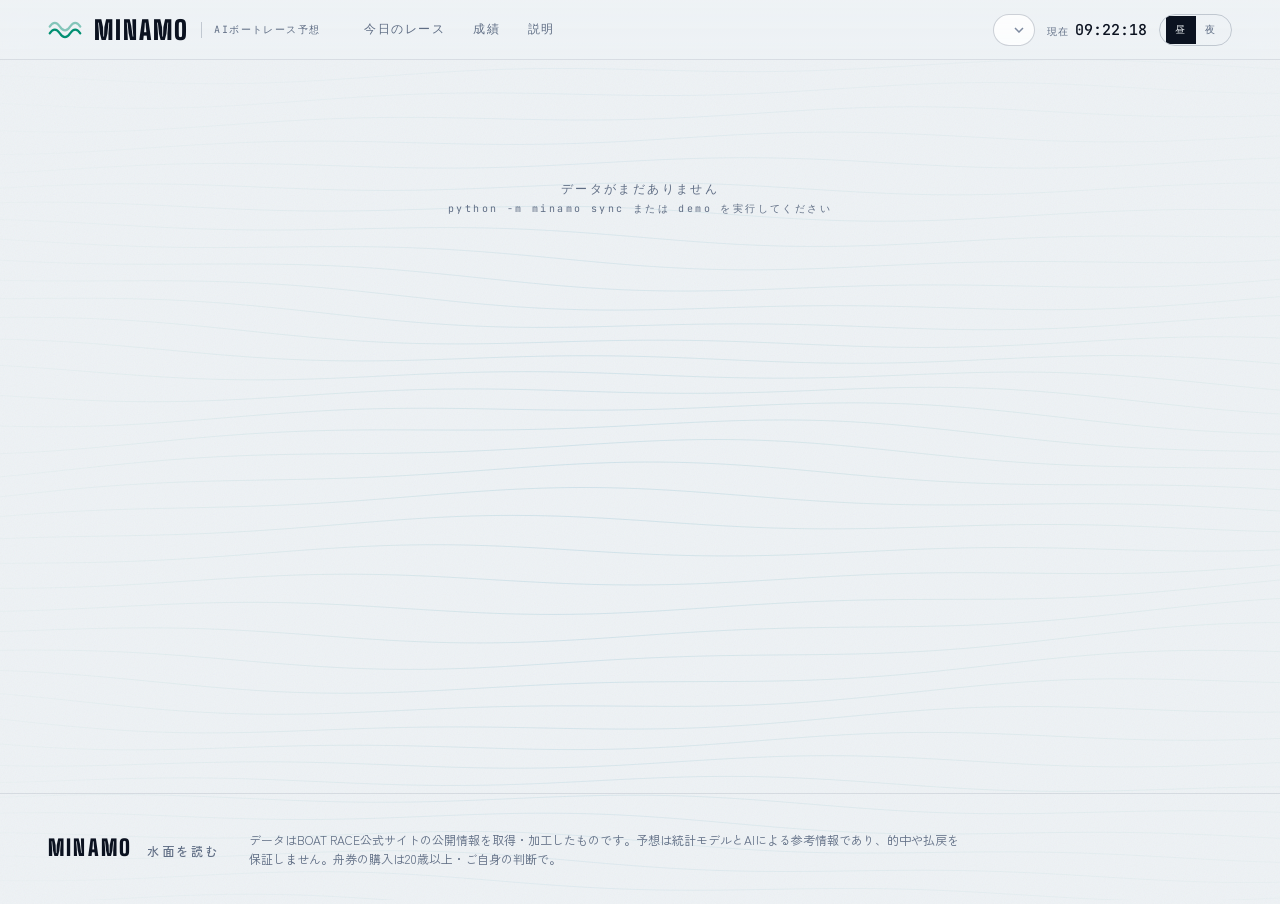
==== commit e774366d: "Site: plain Japanese labels instead of English headings The user asked for the English on the site t" ====
--- a/web/index.html
+++ b/web/index.html
@@ -3,10 +3,10 @@
 <head>
 <meta charset="utf-8">
 <meta name="viewport" content="width=device-width, initial-scale=1, viewport-fit=cover">
-<title>MINAMO — Claude Race Intelligence</title>
+<title>MINAMO — AIボートレース予想</title>
 <meta name="description" content="全国24場のボートレースを公式データから取得し、統計モデルとClaudeが1レースずつ予想するリアルタイム予想モニター。">
 <meta name="theme-color" content="#06080d">
-<meta property="og:title" content="MINAMO — Claude Race Intelligence">
+<meta property="og:title" content="MINAMO — AIボートレース予想">
 <meta property="og:description" content="水面を読む。全24場・全レースをClaudeが予想するリアルタイムモニター。">
 <link rel="icon" href="data:image/svg+xml,%3Csvg xmlns='http://www.w3.org/2000/svg' viewBox='0 0 64 64'%3E%3Crect width='64' height='64' rx='14' fill='%2306080d'/%3E%3Cpath d='M10 38c6-8 12-8 18 0s12 8 18 0 8-6 8-6' fill='none' stroke='%237cf5d0' stroke-width='5' stroke-linecap='round'/%3E%3Cpath d='M10 26c6-8 12-8 18 0s12 8 18 0 8-6 8-6' fill='none' stroke='%237cf5d0' stroke-opacity='.45' stroke-width='5' stroke-linecap='round'/%3E%3C/svg%3E">
 <link rel="preconnect" href="https://fonts.googleapis.com">
@@ -23,21 +23,21 @@
   <a class="brand" href="#/" aria-label="MINAMO ホーム">
     <svg class="brand-mark" viewBox="0 0 40 24" aria-hidden="true"><path d="M2 16c4-6 8-6 12 0s8 6 12 0 8-6 12 0"/><path d="M2 8c4-6 8-6 12 0s8 6 12 0 8-6 12 0"/></svg>
     <span class="brand-word">MINAMO</span>
-    <span class="brand-sub">Claude Race Intelligence</span>
+    <span class="brand-sub">AIボートレース予想</span>
   </a>
   <nav class="nav" aria-label="メイン">
-    <a href="#/" data-nav="home">Monitor</a>
-    <a href="#/record" data-nav="record">Record</a>
-    <a href="#/about" data-nav="about">About</a>
+    <a href="#/" data-nav="home">今日のレース</a>
+    <a href="#/record" data-nav="record">成績</a>
+    <a href="#/about" data-nav="about">説明</a>
   </nav>
   <div class="topbar-right">
-    <span class="demo-badge" id="demoBadge" hidden title="架空データで表示しています">DEMO DATA</span>
+    <span class="demo-badge" id="demoBadge" hidden title="架空データで表示しています">デモ表示</span>
     <label class="date-select">
       <span class="sr">開催日</span>
       <select id="dateSelect"></select>
     </label>
-    <div class="clock" aria-live="off"><span class="clock-label">JST</span><time id="clock">--:--:--</time></div>
-    <button class="theme-toggle" id="themeToggle" type="button" aria-label="表示モード切替"><span class="tt-day">DAY</span><span class="tt-night">NIGHT</span></button>
+    <div class="clock" aria-live="off"><span class="clock-label">現在</span><time id="clock">--:--:--</time></div>
+    <button class="theme-toggle" id="themeToggle" type="button" aria-label="表示モード切替"><span class="tt-day">昼</span><span class="tt-night">夜</span></button>
   </div>
 </header>
 
--- a/web/assets/style.css
+++ b/web/assets/style.css
@@ -279,6 +279,7 @@
   font-family: var(--f-display); font-weight: 800; font-size: clamp(18px, 2vw, 26px); letter-spacing: .32em; color: transparent;
   -webkit-text-stroke: 1px var(--text-2);
 }
+.hero-headline, .verdict h2, .up-card .hl { word-break: keep-all; overflow-wrap: anywhere; line-break: strict; }
 .hero-headline { font-family: var(--f-serif); font-weight: 700; font-size: clamp(22px, 2.6vw, 36px); line-height: 1.35; margin: clamp(18px, 2.4vw, 28px) 0 0; max-width: 22em; text-wrap: balance; }
 .hero-headline::before { content: "“"; color: var(--accent); margin-right: .1em; }
 .hero-headline::after { content: "”"; color: var(--accent); margin-left: .05em; }
@@ -293,6 +294,8 @@
 }
 .ribbon-seg .boatno { font-family: var(--f-display); font-weight: 900; font-size: 26px; }
 .ribbon-seg .pct { font-family: var(--f-mono); font-size: 12px; font-weight: 700; }
+.ribbon-seg.tiny { justify-content: center; padding: 0; min-width: 34px; }
+.ribbon-seg.tiny .pct { display: none; }
 .ribbon-seg[data-b="2"] { box-shadow: inset 0 0 0 1px rgba(255,255,255,.25); }
 .ribbon-legend { display: flex; justify-content: space-between; margin-top: 8px; font-family: var(--f-mono); font-size: 10px; letter-spacing: .14em; color: var(--muted); text-transform: uppercase; }
 
@@ -481,9 +484,17 @@
 .board-head { font-family: var(--f-mono); font-size: 10px; letter-spacing: .14em; color: var(--muted); text-transform: uppercase; padding-top: 12px; padding-bottom: 12px; border-bottom: 1px solid var(--line); }
 .board-row { padding-top: 14px; padding-bottom: 14px; border-bottom: 1px solid var(--line); }
 .board-row:last-child { border-bottom: 0; }
+.board-row .lane { display: flex; flex-direction: column; align-items: flex-start; gap: 4px; }
+.ctag { display: inline-flex; align-items: baseline; gap: 1px; font-family: var(--f-mono); font-weight: 700; font-size: 13px; line-height: 1; color: var(--text); }
+.ctag small { font-size: 9px; font-weight: 500; color: var(--muted); }
+.ctag.guess { color: var(--muted); font-weight: 500; }
+.ctag.moved { color: var(--accent); }
+.ctag.moved::after { content: "変"; font-family: var(--f-sans); font-size: 9px; font-weight: 700; margin-left: 3px; padding: 1px 3px; border-radius: 3px; background: var(--accent); color: var(--accent-ink); }
 .board-row.top { background: linear-gradient(90deg, rgba(var(--water-a), .08), transparent 60%); }
 .racer b { font-size: 16px; font-weight: 700; display: block; line-height: 1.3; }
 .racer small { font-family: var(--f-mono); font-size: 11px; color: var(--muted); }
+.racer .so { color: var(--accent); font-weight: 700; }
+.factor-legend .chip { padding: 1px 8px; font-size: 9.5px; }
 .racer .g { font-family: var(--f-mono); font-size: 10px; padding: 1px 5px; border-radius: 4px; margin-left: 6px; border: 1px solid var(--line-2); color: var(--text-2); vertical-align: 2px; }
 .racer .g.A1 { color: var(--hit); border-color: color-mix(in srgb, var(--hit) 55%, transparent); }
 .winbar { display: flex; align-items: center; gap: 12px; }
@@ -530,7 +541,7 @@
 .sheet table { width: 100%; border-collapse: collapse; font-size: 13px; min-width: 860px; }
 .sheet th, .sheet td { padding: 12px 10px; border-bottom: 1px solid var(--line); text-align: right; white-space: nowrap; }
 .sheet th { font-family: var(--f-mono); font-size: 10px; letter-spacing: .12em; color: var(--muted); font-weight: 500; text-transform: uppercase; }
-.sheet th:first-child, .sheet td:first-child, .sheet th:nth-child(2), .sheet td:nth-child(2) { text-align: left; }
+.sheet th:nth-child(-n+3), .sheet td:nth-child(-n+3) { text-align: left; }
 .sheet td { font-family: var(--f-mono); font-variant-numeric: tabular-nums; }
 .sheet td.name { font-family: var(--f-sans); font-weight: 700; }
 .sheet tr:last-child td { border-bottom: 0; }
@@ -555,6 +566,7 @@
 .chart .bar-ret.lo { fill: var(--muted); opacity: .6; }
 .chart .ref { stroke: var(--hit); stroke-dasharray: 4 4; }
 .chart .line { fill: none; stroke: var(--accent-2); stroke-width: 2; }
+.chart .dot { fill: none; stroke: var(--accent-2); stroke-width: 7; stroke-linecap: round; vector-effect: non-scaling-stroke; }
 .calib { display: grid; grid-template-columns: repeat(4, 1fr); gap: 14px; margin-top: 14px; }
 .calib .panel { padding: 20px; }
 .calib h4 { margin: 0; font-size: 20px; font-weight: 900; }
@@ -628,7 +640,7 @@
   .brand-word { font-size: 22px; }
   .clock-label, .theme-toggle { display: none; }
   .demo-badge { font-size: 0; padding: 5px 8px; }
-  .demo-badge::after { content: "DEMO"; font-size: 10px; }
+  .demo-badge::after { content: "デモ"; font-size: 10px; }
   .kpis { display: grid; grid-template-columns: repeat(4, 1fr); gap: 6px; width: 100%; }
   .kpi { min-width: 0; padding: 10px 10px; }
   .kpi b { font-size: 22px; }
@@ -646,7 +658,7 @@
   .race-clock { text-align: left; }
   .result-band { grid-template-columns: 1fr; gap: 14px; }
   .board-head { display: none; }
-  .board-row { grid-template-columns: 34px minmax(0, 1fr) 54px; grid-template-areas: "b r s3" "w w w"; row-gap: 10px; gap: 10px; padding: 14px 16px; }
+  .board-row { grid-template-columns: 46px minmax(0, 1fr) 54px; grid-template-areas: "b r s3" "w w w"; row-gap: 10px; gap: 10px; padding: 14px 16px; }
   .board-row > :nth-child(1) { grid-area: b; }
   .board-row > :nth-child(2) { grid-area: r; }
   .board-row > :nth-child(3) { grid-area: w; }
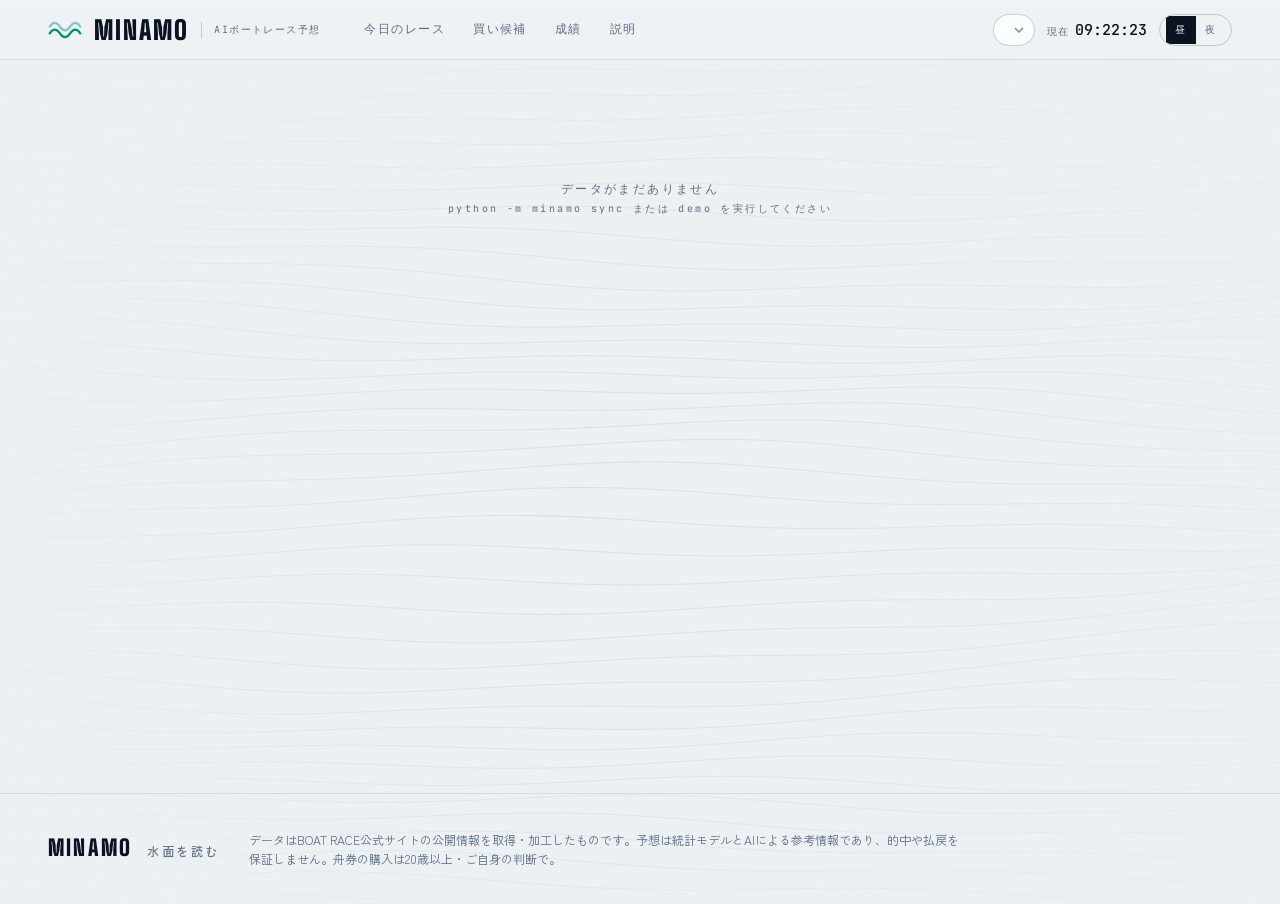
==== commit aa3a1250: "site: 買い候補 page listing today's odds-filtered trial picks by deadline The refresh now keeps each tri" ====
--- a/web/index.html
+++ b/web/index.html
@@ -27,6 +27,7 @@
   </a>
   <nav class="nav" aria-label="メイン">
     <a href="#/" data-nav="home">今日のレース</a>
+    <a href="#/picks" data-nav="picks">買い候補</a>
     <a href="#/record" data-nav="record">成績</a>
     <a href="#/about" data-nav="about">説明</a>
   </nav>
--- a/web/assets/style.css
+++ b/web/assets/style.css
@@ -253,7 +253,7 @@
 .section { padding-top: clamp(40px, 6vw, 80px); }
 .section-head { display: flex; align-items: end; justify-content: space-between; gap: 24px; margin-bottom: 22px; flex-wrap: wrap; }
 .section-title { font-family: var(--f-display); font-weight: 800; font-size: clamp(34px, 4.4vw, 60px); line-height: .9; letter-spacing: 0.01em; margin: 10px 0 0; text-transform: uppercase; }
-.section-title small { display: block; font-family: var(--f-sans); font-size: 13px; font-weight: 500; letter-spacing: .1em; color: var(--muted); margin-top: 10px; text-transform: none; }
+.section-title small { display: block; font-family: var(--f-sans); font-size: 13px; font-weight: 500; letter-spacing: .1em; line-height: 1.6; color: var(--muted); margin-top: 10px; text-transform: none; }
 
 .num { font-family: var(--f-mono); font-variant-numeric: tabular-nums; }
 .muted { color: var(--muted); }
@@ -538,6 +538,10 @@
 
 /* data sheet */
 .sheet { overflow-x: auto; }
+.seg { display: inline-flex; gap: 0; margin: 0 0 10px; border: 1px solid var(--line-2); border-radius: 999px; overflow: hidden; }
+.seg button { font: inherit; font-size: 12px; padding: 7px 14px; background: transparent; color: var(--muted); border: 0; cursor: pointer; }
+.seg button.on { background: var(--accent); color: var(--bg, #fff); font-weight: 700; }
+.ftag { font-family: var(--f-mono); font-size: 10px; color: var(--miss); border: 1px solid currentColor; border-radius: 4px; padding: 1px 4px; margin-left: 4px; font-weight: 500; }
 .sheet table { width: 100%; border-collapse: collapse; font-size: 13px; min-width: 860px; }
 .sheet th, .sheet td { padding: 12px 10px; border-bottom: 1px solid var(--line); text-align: right; white-space: nowrap; }
 .sheet th { font-family: var(--f-mono); font-size: 10px; letter-spacing: .12em; color: var(--muted); font-weight: 500; text-transform: uppercase; }
@@ -546,6 +550,8 @@
 .sheet td.name { font-family: var(--f-sans); font-weight: 700; }
 .sheet tr:last-child td { border-bottom: 0; }
 .sheet td.r1 { color: var(--accent); font-weight: 700; }
+.sheet td.pos { color: var(--hit); }
+.sheet td.neg { color: var(--miss); }
 .sheet td.r1::after { content: "●"; font-size: 7px; vertical-align: 3px; margin-left: 4px; }
 .sheet td.r6 { color: var(--muted); }
 .sheet td.f { color: var(--miss); font-weight: 700; }
@@ -567,9 +573,44 @@
 .chart .ref { stroke: var(--hit); stroke-dasharray: 4 4; }
 .chart .line { fill: none; stroke: var(--accent-2); stroke-width: 2; }
 .chart .dot { fill: none; stroke: var(--accent-2); stroke-width: 7; stroke-linecap: round; vector-effect: non-scaling-stroke; }
+/* 日別・場別の収支 */
+.ledger { padding: 6px 18px 14px; margin-top: 14px; }
+.ledger-scroll { overflow-x: auto; }
+.ledger-t { width: 100%; border-collapse: collapse; font-size: 13px; font-variant-numeric: tabular-nums; min-width: 640px; table-layout: fixed; }
+.ledger-t th, .ledger-t td { padding: 11px 8px; border-bottom: 1px solid var(--line); text-align: right; white-space: nowrap; }
+.ledger-t thead th { font-family: var(--f-mono); font-size: 10px; letter-spacing: .12em; color: var(--muted); font-weight: 500; }
+.ledger-t th[scope="row"], .ledger-t td:first-child, .ledger-t thead th:first-child { text-align: left; width: 26%; }
+.ledger-t td { font-family: var(--f-mono); }
+.ledger-t.races { min-width: 820px; table-layout: auto; }
+.ledger-t.races th:first-child, .ledger-t.races td:first-child { width: auto; }
+.ledger-t .picks span { opacity: .55; margin-right: 4px; }
+.ledger-t .picks span.on { opacity: 1; color: var(--accent); font-weight: 700; }
+.ledger-t tr.hitrow td { background: color-mix(in srgb, var(--accent) 8%, transparent); }
+.ledger-t tr.sel th, .ledger-t tr.sel td { background: var(--panel-hi); }
+.ledger-t .pos { color: var(--accent); }
+.ledger-t .neg { color: var(--miss); }
+.linkish { background: none; border: 0; padding: 0; color: inherit; font: inherit; font-weight: 700; cursor: pointer; text-decoration: underline; text-underline-offset: 3px; }
+.linkish:focus-visible { outline: 2px solid var(--accent); outline-offset: 2px; }
+.ledger-venue { border-top: 1px solid var(--line-2); }
+.ledger-venue > summary { list-style: none; cursor: pointer; }
+.ledger-venue > summary::-webkit-details-marker { display: none; }
+.ledger-venue > summary th[scope="row"]::before { content: "▸ "; color: var(--muted); }
+.ledger-venue[open] > summary th[scope="row"]::before { content: "▾ "; }
+.ledger-venue > summary .ledger-t td, .ledger-venue > summary .ledger-t th { border-bottom: 0; }
+.ledger-venue .races { margin: 0 0 12px; }
+.ledger-title { font-size: 20px; font-weight: 900; margin: 0; }
+.small { font-size: 12px; }
 .calib { display: grid; grid-template-columns: repeat(4, 1fr); gap: 14px; margin-top: 14px; }
 .calib .panel { padding: 20px; }
 .calib h4 { margin: 0; font-size: 20px; font-weight: 900; }
+.streak-name { margin: 26px 0 0; font-size: 17px; font-weight: 900; }
+.streak-name small { font-size: 12px; font-weight: 500; }
+.streak-grid { display: grid; grid-template-columns: 1fr 1.6fr; gap: 14px; align-items: start; }
+.streak-t { width: 100%; border-collapse: collapse; font-size: 13px; font-variant-numeric: tabular-nums; }
+.streak-t th, .streak-t td { padding: 9px 6px; border-bottom: 1px solid var(--line); text-align: right; white-space: nowrap; }
+.streak-t thead th { font-family: var(--f-mono); font-size: 10px; letter-spacing: .08em; color: var(--muted); font-weight: 500; }
+.streak-t th:first-child, .streak-t td:first-child { text-align: left; }
+.streak-t td { font-family: var(--f-mono); }
 .calib .big { font-family: var(--f-display); font-size: 42px; font-weight: 800; line-height: 1; margin-top: 10px; }
 .calib .small { font-family: var(--f-mono); font-size: 11px; color: var(--muted); margin-top: 6px; }
 
@@ -633,10 +674,20 @@
   .mon-cells { display: contents; }
 }
 @media (max-width: 720px) {
+  /* 収支表：スマホでは的中率・投資・払戻の列を省いて画面幅に収める（レースごとの表は横スクロール） */
+  .ledger { padding: 4px 10px 10px; }
+  .streak-grid { grid-template-columns: 1fr; }
+  .streak-t { font-size: 12px; }
+  .ledger-t:not(.races) { min-width: 0; font-size: 12px; }
+  .ledger-t:not(.races) th:nth-child(4), .ledger-t:not(.races) td:nth-child(4),
+  .ledger-t:not(.races) th:nth-child(5), .ledger-t:not(.races) td:nth-child(5),
+  .ledger-t:not(.races) th:nth-child(6), .ledger-t:not(.races) td:nth-child(6) { display: none; }
+  .ledger-t:not(.races) th, .ledger-t:not(.races) td { padding: 10px 4px; }
+  .ledger-t:not(.races) th[scope="row"], .ledger-t:not(.races) thead th:first-child { width: 30%; }
   body { font-size: 14px; }
   .topbar { gap: 10px; flex-wrap: wrap; row-gap: 8px; }
   .nav { order: 3; width: 100%; margin: 0; justify-content: space-between; }
-  .nav a { flex: 1; text-align: center; padding: 7px 4px; }
+  .nav a { flex: 1; text-align: center; padding: 7px 2px; white-space: nowrap; font-size: 12px; }
   .brand-word { font-size: 22px; }
   .clock-label, .theme-toggle { display: none; }
   .demo-badge { font-size: 0; padding: 5px 8px; }
@@ -686,3 +737,33 @@
   *, *::before, *::after { animation-duration: .001ms !important; animation-delay: 0ms !important; transition-duration: .001ms !important; }
   .rv { opacity: 1; transform: none; }
 }
+
+/* 選手別アビリティ */
+.skills-panel { padding: 6px 18px; }
+.skill-row { display: grid; grid-template-columns: 220px 1fr; gap: 14px; padding: 14px 0; border-bottom: 1px solid var(--line); }
+.skill-row:last-child { border-bottom: 0; }
+.skill-row .who { display: flex; align-items: center; gap: 8px; }
+.skills { display: grid; gap: 10px; }
+.skill { border: 1px solid var(--line-2); border-radius: 10px; padding: 10px 12px; }
+.skill.bet { border-color: color-mix(in srgb, var(--accent) 60%, transparent); }
+.skill-h { display: flex; flex-wrap: wrap; align-items: center; gap: 8px; margin-bottom: 4px; }
+.skill .small { line-height: 1.6; }
+.skill .rank { font-family: var(--f-mono); font-weight: 800; font-size: 12px; min-width: 22px; text-align: center; border-radius: 6px; padding: 1px 6px; border: 1px solid currentColor; }
+.skill .rank.r-S { color: var(--hit); }
+.skill .rank.r-A { color: var(--accent); }
+@media (max-width: 720px) { .skill-row { grid-template-columns: 1fr; gap: 8px; } .skills-panel { padding: 4px 12px; } }
+
+/* 今買う候補 */
+.pick-grid { display: grid; grid-template-columns: repeat(auto-fill, minmax(300px, 1fr)); gap: 14px; margin-top: 14px; }
+.pick-card { display: block; padding: 16px 18px; color: inherit; text-decoration: none; }
+.pick-card.won { border-color: color-mix(in srgb, var(--hit) 70%, transparent); }
+.pick-card.lost { opacity: .75; }
+.pick-h { display: flex; align-items: center; gap: 10px; flex-wrap: wrap; margin-bottom: 8px; }
+.pick-h .cd { margin-left: auto; font-family: var(--f-mono); font-weight: 700; color: var(--accent); }
+.pick-h .chip { margin-left: auto; }
+.pick-t { width: 100%; border-collapse: collapse; font-size: 13px; font-variant-numeric: tabular-nums; margin-bottom: 8px; }
+.pick-t th, .pick-t td { padding: 6px 4px; border-bottom: 1px solid var(--line); text-align: right; }
+.pick-t th:first-child, .pick-t td:first-child { text-align: left; }
+.pick-t th { font-family: var(--f-mono); font-size: 10px; color: var(--muted); font-weight: 500; }
+.pick-t td { font-family: var(--f-mono); }
+.pick-t tr.on td { background: color-mix(in srgb, var(--hit) 16%, transparent); }
